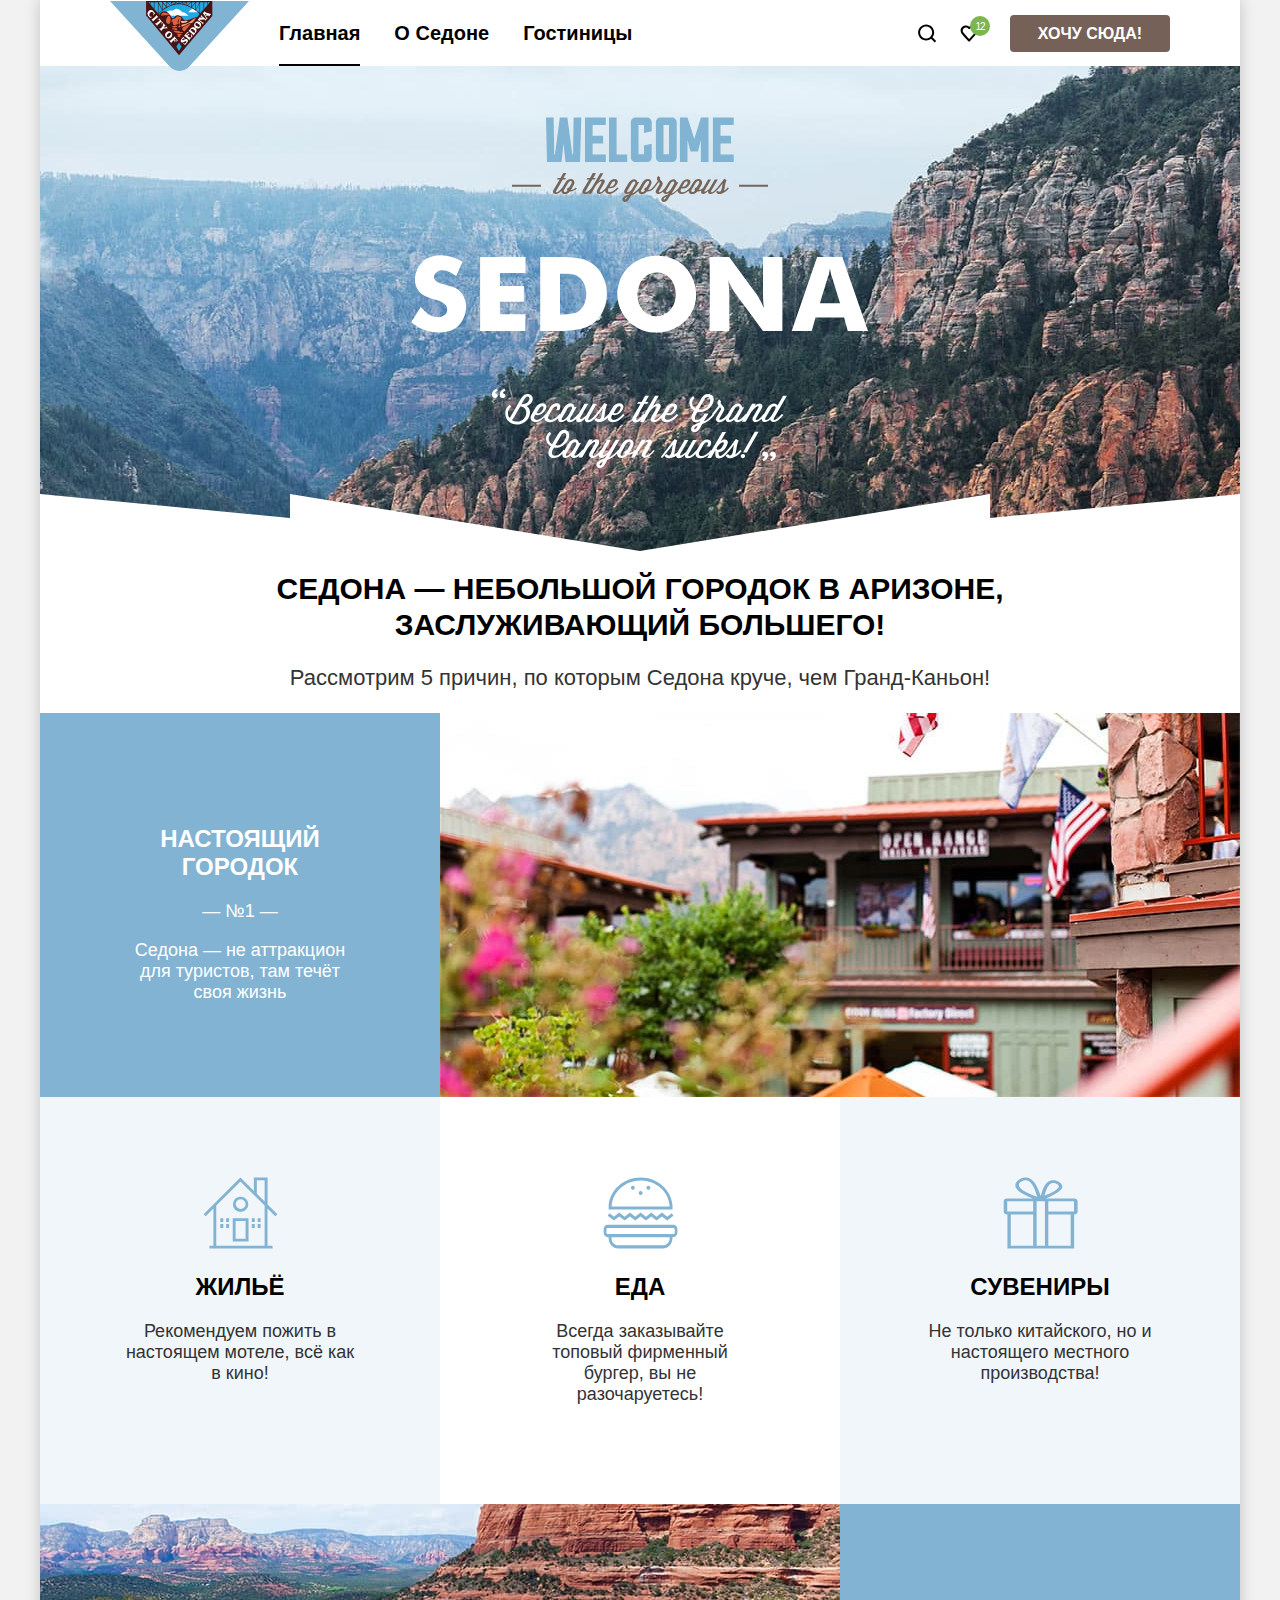
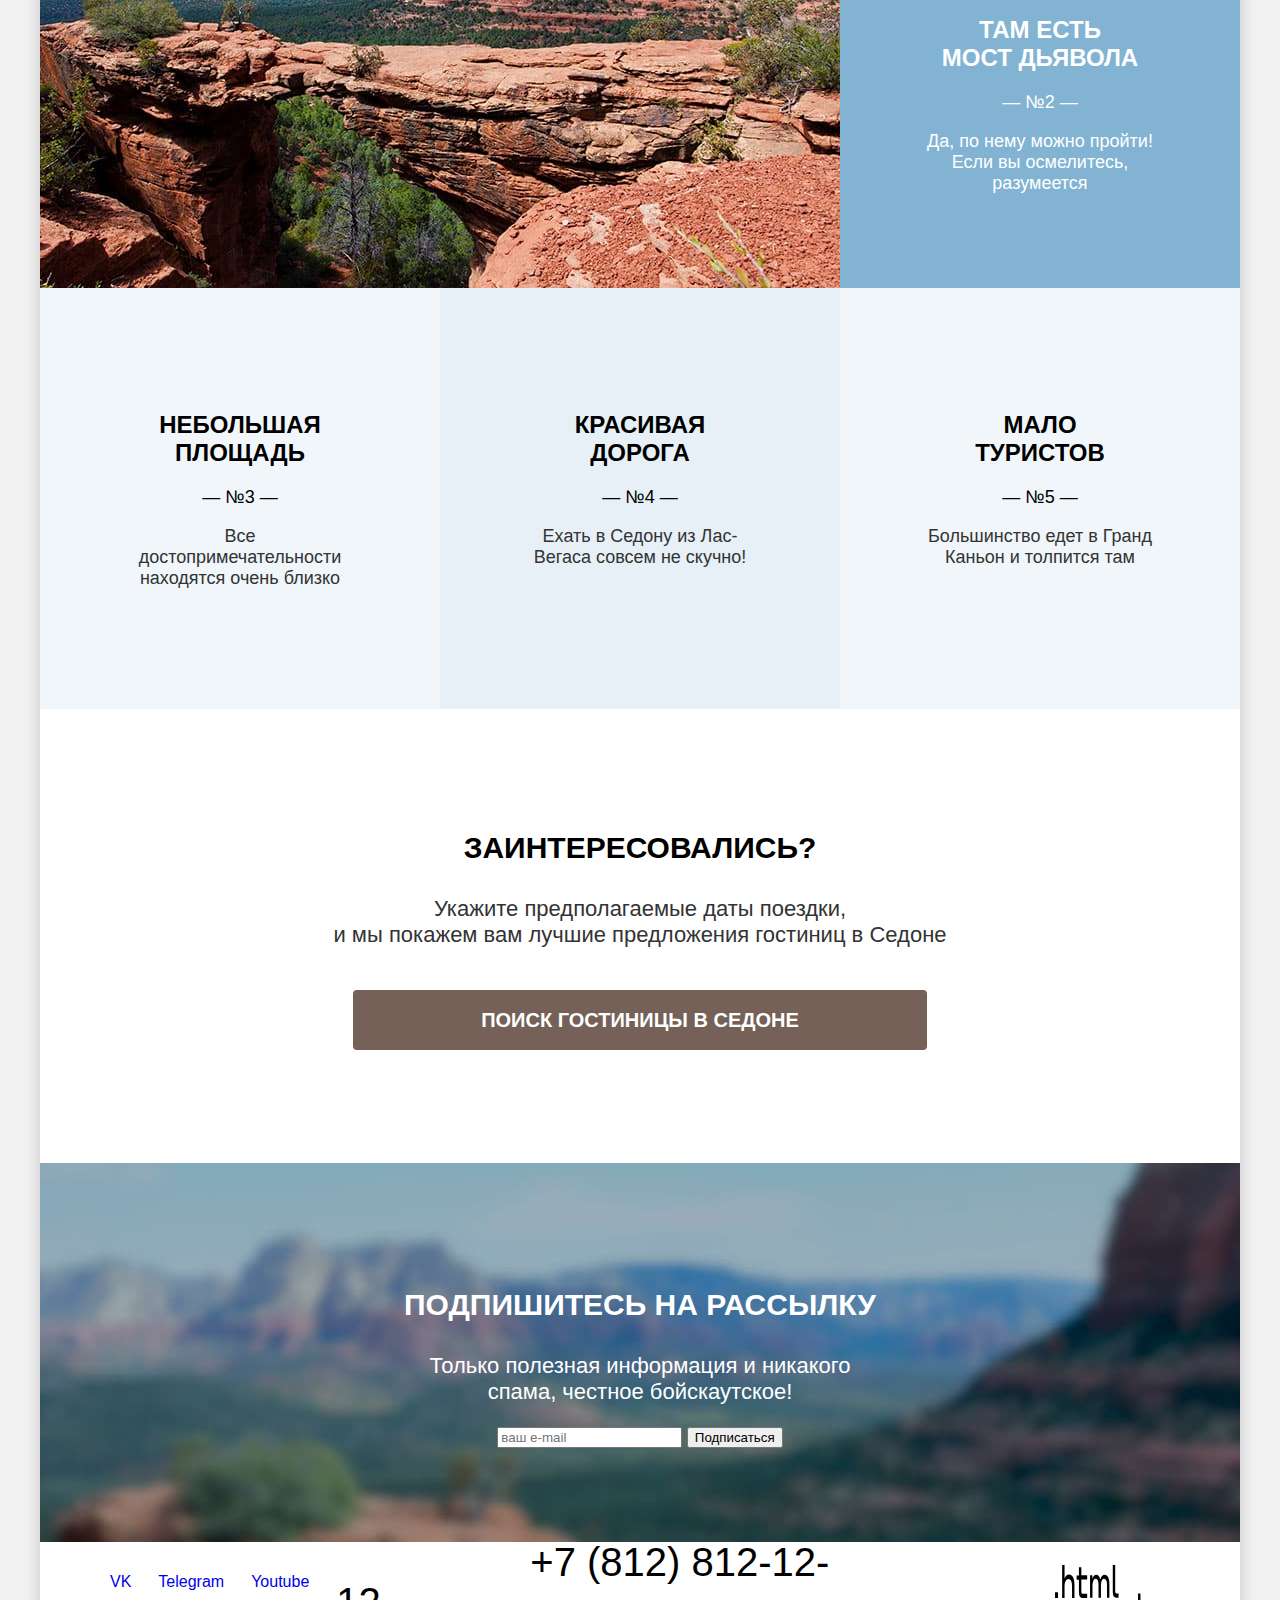
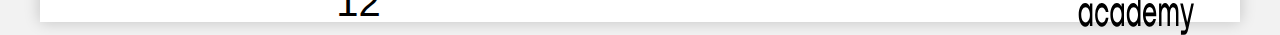
==== 5/index.html @ cca00dd2 ":heavy_check_mark: Сборка #5" ====
<!DOCTYPE html>
<html lang="ru">

  <head>
    <meta charset="utf-8">
    <title>HTML Academy: Седона</title>
    <link rel="stylesheet" href="styles/styles.css">
    <base href="https://htmlacademy-htmlcss.github.io/2028743-sedona-34/5/">
</head>

  <body>
    <div class="wrap">
      <header class="page-header">
        <div class="header-top">
          <img class="logo" src="images/header/logo.svg" width="139" height="70" alt="Логотип Седона">
          <nav class="navigation">
            <ul class="navigation-list">
              <li class="navigation-item">
                <a class="navigation-link active" href="#">Главная</a>
              </li>
              <li class="navigation-item">
                <a class="navigation-link" href="#">О Седоне</a>
              </li>
              <li class="navigation-item">
                <a class="navigation-link" href="#">Гостиницы</a>
              </li>
            </ul>
          </nav>

          <div class="header-controls">
            <button aria-label="Поиск" class="search-btn" type="button">
              <svg aria-hidden="true" width="19" height="19" viewBox="0 0 19 19" fill="none"
                xmlns="http://www.w3.org/2000/svg">
                <path
                  d="M18.1585 17.05L14.448 13.35C15.4508 12.05 16.1528 10.35 16.1528 8.44995C16.1528 4.04995 12.5426 0.449951 8.13013 0.449951C3.71764 0.449951 0.107422 4.14995 0.107422 8.54995C0.107422 12.95 3.71764 16.55 8.13013 16.55C9.93524 16.55 11.6401 15.95 13.044 14.85L16.7545 18.55L18.1585 17.05ZM8.13013 14.55C4.82076 14.55 2.1131 11.85 2.1131 8.54995C2.1131 5.24995 4.82076 2.54995 8.13013 2.54995C11.4395 2.54995 14.1472 5.24995 14.1472 8.54995C14.1472 11.85 11.4395 14.55 8.13013 14.55Z"
                  fill="black" />
              </svg>
            </button>

            <button aria-label="Добавить в избранное" class="favorite-btn" type="button">
              <span class="favorite-icon">
                <svg aria-hidden="true" width="19" height="17" viewBox="0 0 19 17" fill="none"
                xmlns="http://www.w3.org/2000/svg">
                <path
                  d="M9.57663 17C9.27578 17 8.97493 16.9 8.77436 16.6C3.35903 10.5 2.05534 9.1 1.75449 8.7C1.0525 7.8 0.651367 6.6 0.651367 5.4C0.651367 2.4 3.05818 0 6.16698 0C7.47067 0 8.67407 0.5 9.67691 1.3C10.6797 0.5 11.9834 0 13.1868 0C16.1954 0 18.7025 2.4 18.7025 5.4C18.7025 6.7 18.201 7.9 17.3988 8.8L10.3789 16.7C10.1783 16.9 9.97776 17 9.57663 17ZM3.5596 7.5C3.86045 7.9 7.06953 11.5 9.67691 14.4L15.8945 7.4C16.3959 6.9 16.5965 6.2 16.5965 5.4C16.5965 3.6 15.0922 2.1 13.2871 2.1C12.2843 2.1 11.2815 2.6 10.5795 3.4C10.2786 3.7 9.97776 3.8 9.67691 3.8C9.37606 3.8 9.07521 3.6 8.87464 3.4C8.17265 2.6 7.16982 2.1 6.16698 2.1C4.36187 2.1 2.85761 3.6 2.85761 5.4C2.75733 6.3 3.15846 7 3.5596 7.5C3.45931 7.5 3.45931 7.5 3.5596 7.5Z"
                  fill="black" />
              </svg>
              <span class="favorite-btn-num">12</span>
              </span>
            </button>

            <a href="#" class="call-to-action btn btn-brand btn-wide">Хочу сюда!</a>
          </div>
        </div>
        <div class="header-bottom">
            <img class="header-img" width="458" height="352" src="images/hero/welcome.svg" alt="Добро пожаловать в седону">
        </div>
      </header>

      <main class="main">
          <section class="about">
            <div class="about-title">
              <h1 class="title-secondary">
                Седона — небольшой городок в Аризоне,<br>
                заслуживающий большего!
              </h1>

              <p class="main-text">
                Рассмотрим 5 причин, по которым Седона круче, чем Гранд-Каньон!
              </p>
            </div>

            <ol class="utp">
              <li class="utp-item">
                <div class="about-box">
                  <div class="about-box-description">
                    <h2 class="about-box-title">
                      Настоящий <br>городок
                    </h2>
                    <div class="about-box-num">— №1 —</div>
                    <p class="about-box-info">
                      Седона — не аттракцион для туристов, там течёт своя жизнь
                    </p>
                  </div>
                  <img  class="about-box-img" src="images/advantage/photo-1.jpg" alt="" width="800" height="384">
                </div>
                <ul class="advantages">
                  <li class="advantage-home">
                    <img class="advantage-img" src="images/advantage/Advantage-icon.svg" alt="">
                    <h2 class="advantage-title">Жильё</h2>
                      <p class="advantage-description">
                          Рекомендуем пожить в настоящем мотеле,
                          всё как в кино!
                      </p>
                  </li>
                  <li class="advantage-food">
                    <img class="advantage-img" src="images/advantage/food.svg" alt="">
                    <h2 class="advantage-title">Еда</h2>
                      <p class="advantage-description">
                        Всегда заказывайте
                        топовый фирменный бургер, вы не разочаруетесь!
                      </p>
                  </li>
                  <li class="advantage-gift">
                    <img class="advantage-img" src="images/advantage/gift.svg" alt="">
                    <h2 class="advantage-title">Сувениры</h2>
                      <p class="advantage-description">
                        Не только китайского,
                        но и настоящего местного производства!
                      </p>
                  </li>
                </ul>
              </li>
              <li class="utp-item">
                <div class="about-box about-box-reverse">
                  <img  class="about-box-img" src="images/advantage/photo-2.jpg" alt="" width="800" height="384">
                  <div class="about-box-description">
                    <h2 class="about-box-title">
                      Там есть <br> мост дьявола
                    </h2>
                    <div class="about-box-num">— №2 —</div>
                    <p class="about-box-info">
                      Да, по нему можно пройти! Если вы осмелитесь, разумеется
                    </p>
                  </div>
                </div>
              </li>

              <li class="utp-item">
                <div class="little-road">
                <h2 class="utp-item-title">
                    Небольшая<br>
                    площадь
                </h2>

                <div class="utp-item-num">— №3 —</div>

                <p class="utp-item-description">
                  Все достопримечательности находятся очень близко
                </p>
                </div>
              </li>

              <li class="utp-item">
                <div class="beautiful-road">
                <h2 class="utp-item-title">
                  Красивая<br>
                  дорога
                </h2>

                <div class="utp-item-num">— №4 —</div>

                <p class="utp-item-description">
                  Ехать в Седону из Лас-Вегаса совсем не скучно!
                </p>
                </div>
              </li>

              <li class="utp-item">
                <div class="empty-road">
                <h2 class="utp-item-title">
                  Мало<br>
                  туристов
                </h2>

                <div class="utp-item-num">— №5 —</div>

                <p class="utp-item-description">
                  Большинство едет в Гранд Каньон и толпится там
                </p>
                </div>
              </li>
            </ol>
          </section>
      </main>

      <section class="search-hotel">
        <h3 class="search-question">Заинтересовались?</h3>
        <p class="search-date">Укажите предполагаемые даты поездки,
          <br> и мы покажем вам лучшие предложения гостиниц в Седоне </p>
          <div class="form-title">
            <a href="#" class="hotel-button">
              <h3 class="form-seacher">Поиск гостиницы в Седоне</h3>
            </a>
          </div>

      </section>
      <section class="follow">
        <h3 class="follow-us">Подпишитесь на рассылку</h3>
        <p class="follow-description">Только полезная информация и никакого
    спама, честное бойскаутское!</p>
    <form class="follow-form" action="https://echo.htmlacademy.ru/" method="post">
      <input type="text" id="follow-mail" name="follow-mail" placeholder="ваш e-mail">
      <button class="follow-button" type="submit">Подписаться</button>
         </section>

         <footer class="footer">
          <ul class="footer-social">
            <li class="footer-item">
              <a class="footer-link" href=" https://vk.com/htmlacademy">
                <span class="visually-hidden">VK</span>
              </a>
            </li>

            <li class="footer-item">
              <a class="footer-link" href="https://t.me/htmlacademy">
                <span class="visually-hidden">Telegram</span>
              </a>
            </li>

            <li class="footer-item">
              <a class="footer-link" href="https://www.youtube.com/user/htmlacademyru">
                <span class="visually-hidden">Youtube</span>
              </a>
            </li>
          </ul>
          
          <section class="footer-contacts">
            <a class="contacts-phone" href="tel:88128121212">+7 (812) 812-12-12</a>
          </section>
          <section class="footer-logo">
            <img class="logo" src="images/footer/HTML Academy.svg" width="115" height="33" alt="Логотип html academy">
          </section>
         </footer>

    </div>




    <!-- <main class="main-container main-index">
      <div class="page-container">
        <section class="hero">
          <h1 class="visually-hidden">Седона</h1>
          <img class="logo" src="images/hero/welcome.svg" width="458" height="352" alt="Welcome">
          <img class="logo" src="images/hero/maska.svg" width="1200" height="57" alt="Maska">
          <img class="logo" src="images/hero/background.svg" width="1200" height="282" alt="Divider">
          <h1 class="hero-title">Седона — небольшой городок в Аризоне,
            заслуживающий большего!</h1>
          <p class="hero-description">Рассмотрим 5 причин, по которым Седона круче, чем Гранд-Каньон!</p>
        </section>
        <section class="advantage">
          <h2 class="visually-hidden">Преимущества</h2>
          <ul class="advantage-list">
            <div class="block block1">
              <li class="advantage-item">
                <img class="logo" src="images/advantage/photo-1.jpg" width="800" height="384" alt="photo-1">
                <h3 class="advantage-title">Настоящий городок</h3>
                <p class="advantages-description">— №1 —</p>
                <p class="advantages-description">Седона — не аттракцион для туристов, там течёт своя жизнь</p>
              </li>
            </div>
            <div class="block block2">
              <li class="advantage-item">
                <h4 class="advantage-title">Жильё</h4>
                <p class="advantages-description">Рекомендуем пожить в настоящем мотеле,
                  всё как в кино!</p>
              </li>
            </div>
            <li class="advantage-item">
              <h4 class="advantage-title">Еда</h4>
              <p class="advantages-description">Всегда заказывайте
                топовый фирменный бургер, вы не разочаруетесь!</p>
            </li>
            <div class="block block2">
              <li class="advantage-item">
                <h4 class="advantage-title">Сувениры</h4>
                <p class="advantages-description">Не только китайского,
                  но и настоящего местного производства!</p>
              </li>
            </div>
            <div class="block block1">
              <li class="advantage-item">
                <img class="logo" src="images/advantage/photo-2.jpg" width="800" height="384" alt="photo-2">
                <h3 class="advantage-title">Там есть мост дьявола</h3>
                <p class="advantages-description">— №2 —</p>
                <p class="advantages-description">Да, по нему можно пройти! Если вы осмелитесь, разумеется</p>
              </li>
            </div>
            <div class="block block2">
              <li class="advantage-item">
                <h3 class="advantage-title">Небольшая площадь</h3>
                <p class="advantages-description">— №3 —</p>
                <p class="advantages-description">Все достопримечательности находятся очень близко</p>
              </li>
            </div>
            <div class="block block3">
              <li class="advantage-item">
                <h3 class="advantage-title">Красивая дорога</h3>
                <p class="advantages-description">— №4 —</p>
                <p class="advantages-description">Ехать в Седону из Лас-Вегаса совсем не скучно!</p>
              </li>
            </div>
            <div class="block block2">
              <li class="advantage-item">
                <h3 class="advantage-title">Мало туристов</h3>
                <p class="advantages-description">— №5 —</p>
                <p class="advantages-description">Большинство едет в Гранд Каньон и толпится там</p>
              </li>
            </div>
          </ul>
        </section>
        <section class="search-hotel">
          <h2 class="visually-hiden">Поиск гостинниц в Седоне</h2>
          <p class="search-question">Заинтересовались?</p>
          <p>Укажите предполагаемые даты поездки, и мы покажем вам лучшие предложения гостиниц в Седоне</p>
          <div class="form-title">
            <a href="#" type="button">Поиск гостиниц в Седоне</a>
          </div>
        </section>
        <section class="subscribe">
          <h2 class="subscribe-title">Подпишитесь на рассылку</h2>
          <p>Только полезная информация и никакого спама, честное бойскаутское!</p>
          <form class="subscribe-form" action="https://echo.htmlacademy.ru/" method="post">
            <input type="text" id="subscribe-mail" name="subscribe-mail" placeholder="ваш e-mail">
            <button class="button" type="submit">Подписаться</button>
          </form>
        </section>
      </div>
    </main>
    <footer class="page-footer">
      <ul class="footer-social">
        <li class="footer-item">
          <a class="footer-link" href=" https://vk.com/htmlacademy">
            <span class="visually-hidden">VK</span>
          </a>
        </li>
        <li class="footer-item">
          <a class="footer-link" href="https://t.me/htmlacademy">
            <span class="visually-hidden">Telegram</span>
          </a>
        </li>
        <li class="footer-item">
          <a class="footer-link" href="https://www.youtube.com/user/htmlacademyru">
            <span class="visually-hidden">Youtube</span>
          </a>
        </li>
      </ul>
      <section class="footer-contacts">
        <a class="contacts-phone" href="tel:88128121212">+7 (812) 812-12-12</a>
      </section>
      <section class="footer-logo">
        <img class="logo" src="images/footer/HTML Academy.svg" width="115" height="33" alt="Логотип html academy">
      </section>
    </footer> -->
    <!-- <p>Репозиторий создан для обучения на профессиональном онлайн‑курсе «<a
        href="https://htmlacademy.ru/intensive/htmlcss">HTML и CSS. Профессиональная вёрстка сайтов</a>».</p> -->

  </body>

</html>
---- 5/styles/styles.css ----
@font-face {
    font-family: "PT Sans";
    font-style: normal;
    font-weight: 400;
    src: url("fonts/ptsans-400.woff2") format("woff2");
    font-display: swap;
}
@font-face {
    font-family: "PT Sans";
    font-style: normal;
    font-weight: 700;
    src: url("fonts/ptsans-700.woff2") format("woff2");
    font-display: swap;
  }

  html {
    height: 100%;
  }

  body {
    margin: 0;
    min-height: 100%;
    display: grid;
    grid-template-rows: min-content 1fr min-content;
    font-family: "PT Sans", sans-serif;
    font-size: 16px;
    color: #000000;
    background-color: #F2F2F2;
  }

  .wrap{
    min-width: 1200px;
    width: 1200px;
    margin: 0 auto;
    background-color: #FFFFFF;
    box-shadow: 0 0 15px rgba(0, 0, 0, 0.2);
  }

  .header-top{
    padding-left: 70px;
    padding-right: 70px;
    display: flex;
    align-items: center;
  }

  .logo{
    margin-right: 30px;
    margin-bottom: -5px;
    width: 139px;
    height: 70px;
    position: relative;
    z-index: 1;
  }

  .navigation-list{
    list-style-type: none;
    display: flex;
    padding: 0;
    margin: 0;
  }

  .navigation-item{
    margin-right: 34px;
  }

  .navigation-link{
    font-family: 'PT Sans', sans-serif;
    font-weight: 700;
    font-size: 20px;
    line-height: 26px;
    color: #000000;
    display: block;
    padding-top: 20px;
    padding-bottom: 20px;
    position: relative;
    text-decoration: none;
  }

  .navigation-link:after{
    content: ' ';
    position: absolute;
    bottom: 0;
    left: 0;
    right: 0;
    height: 2px;
    background-color: #000;
    opacity: 0;
  }

  .navigation-link.active:after{
    opacity: 1;
  }

  .header-controls{
    margin-left: auto;
  }

  .search-btn, .favorite-btn{
    border: 0;
    padding: 0;
    background-color: transparent;
    cursor: pointer;
    width: 42px;
    display: flex;
    align-items: center;
    justify-content: center;
  }

  .favorite-icon{
    display: flex;
    align-items: center;
    justify-content: center;
    width: 18px;
    height: 18px;
    position: relative;
  }

  .favorite-btn-num{
    position: absolute;
    top: -8px;
    right: -12px;
    width: 20px;
    height: 20px;
    font-family: 'PT Sans', sans-serif;
    font-size: 10px;
    line-height: 13px;
    letter-spacing: -0.1em;
    color: #FFFFFF;
    background-color: #7DB54F;
    border-radius: 50%;
    display: flex;
    align-items: center;
    justify-content: center;
  }

  .header-controls{
    display: flex;
  }

  .call-to-action{
    margin-left: 20px;
  }

  .btn {
    border: 0;
    box-shadow: none;
    cursor: pointer;
    font: inherit;
    background-color: transparent;
    color: inherit;
    border-radius: 4px;
    padding: 9px 15px;
    font-family: 'PT Sans', sans-serif;
    font-weight: 700;
    font-size: 16px;
    line-height: 19px;
    text-decoration: none;
    display: inline-block;
    vertical-align: top;
    text-align: center;
    box-sizing: border-box;
    text-transform: uppercase;
  }

  .btn:active{
    color: rgb(255, 255, 255, .3);
  }

  .btn:disabled{
    background-color: #E5E5E5;
    pointer-events: none;
  }

  .btn-brand {
    background-color: #756157;
    color: #FFFFFF;
  }

  .btn-brand:hover, .btn-brand:focus-visible{
    background-color: #615048;
  }

  .btn-primary {
    background-color: #82B3D3;
    color: #FFFFFF;
  }

  .btn-secondary {
    background-color: #7DB54F;
    color: #FFFFFF;
  }

  .btn-wide{
    width: 160px;
  }

  .header-bottom{
    position: relative;
    padding-top: 51px;
    padding-bottom: 82px;
    display: flex;
    justify-content: center;
    background: #e3f0f8 url(../images/hero/index-background.jpg) no-repeat top right/cover;
  }

  .header-bottom:after{
    content: ' ';
    position: absolute;
    bottom: 0;
    left: 0;
    right: 0;
    height: 57px;
    background: url(../images/hero/maska.svg) no-repeat center center;
  }

  .title-secondary {
    font-family: 'PT Sans', sans-serif;
    font-weight: 700;
    font-size: 30px;
    line-height: 36px;
    text-align: center;
    text-transform: uppercase;
    color: #000000;
  }
  .main-text {
    font-family: 'PT Sans', sans-serif;
    font-weight: 400;
    font-size: 22px;
    line-height: 26px;
    text-align: center;
    color: #333333;
  }

  .utp{
    margin: 0;
    padding: 0;
    list-style-type: none;
    display: grid;
    grid-template-columns: repeat(3, 1fr);
  }

  .utp-item:nth-child(1), .utp-item:nth-child(2){
    grid-column: 1/-1;
  }

  .about-box{
    display: grid;
    align-items: stretch;
    grid-template-columns: 1fr 2fr;
    font-family: 'PT Sans', sans-serif;
    font-size: 18px;
    line-height: 21px;
    text-align: center;
    color:#FFFFFF;
  }

  .about-box-title {
    font-weight: 700;
    font-size: 24px;
    line-height: 28px;
    text-transform: uppercase;
    padding-top: 92px;
  }

  .about-box-num, .about-box-info{
    padding-inline: 85px;
  }
  .about-box-reverse{
    grid-template-columns: 2fr 1fr;
  }

  .about-box-img{
    width: 100%;
    height: 100%;
  }

  .about-box-description{
    background-color:  #82B3D3;
  }

  .advantages{
    font-family: 'PT Sans', sans-serif;
    margin: 0;
    padding: 0;
    list-style-type: none;
    display: grid;
    grid-template-columns: repeat(3, 1fr);
    text-align: center;
  }

  .advantage-home, .advantage-gift{
    background: rgba(131, 179, 211, 0.12);
  }

  .advantage-img{
    width: 75px;
    height: 72px;
    padding-top: 80px;
 }

  .advantage-title{
    font-weight: 700;
    font-size: 24px;
    line-height: 28px;
    text-align: center;
    text-transform: uppercase;
    color:#000000
  }

  .advantage-description{
    font-weight: 400;
    font-size: 18px;
    line-height: 21px;
    padding-bottom: 81px;
    padding-inline: 85px;
    color:#333333;
  }

  .utp-item {
    font-family: 'PT Sans', sans-serif;
    margin: 0;
    padding: 0;
    list-style-type: none;
    display: grid;
    text-align: center;
  }

  .little-road, .empty-road {
    background: rgba(131, 179, 211, 0.12);
  }

  .beautiful-road{
    background: rgba(131, 179, 211, 0.2);
  }

  .utp-item-title{
    font-weight: 700;
    font-size: 24px;
    line-height: 28px;
    text-align: center;
    text-transform: uppercase;
    color: #000000;
    padding-top: 103px;
  }

  .utp-item-num{
    font-weight: 400;
    font-size: 18px;
    line-height: 21px;
    color: #000000;
  }

  .utp-item-description{
    font-weight: 400;
    font-size: 18px;
    line-height: 21px;
    padding-inline: 85px;
    padding-bottom: 102px;
    color: #333333;
  }

  .search-hotel{
    font-family: 'PT Sans', sans-serif;
    text-align: center;
    padding-top: 91px;
    padding-bottom: 93px;
  }

  .search-question{
    font-weight: 700;
    font-size: 30px;
    line-height: 36px;
    text-transform: uppercase;
  }

  .search-date{
    font-weight: 400;
    font-size: 22px;
    line-height: 26px;
    color: #333333;
  }

  .form-title{
   display: flex;
   padding-inline: 313px;
  }

  .form-seacher{
    display: inline-block;
    vertical-align: top;
    text-align: center;
    box-sizing: border-box;
    Width: 574px;
    height: 60px;
    padding-top: 12px;
    background-color: #756157;
    border-radius: 4px;
    font-weight: 700;
    font-size: 20px;
    line-height: 36px;
    text-transform: uppercase;
    text-decoration: none;
    color: #FFFFFF;
  }

  .follow{
    background: url(../images/footer/background-3.jpg) no-repeat;
    font-family: 'PT Sans', sans-serif;
    text-align: center;
    color: #FFFFFF;
    padding-bottom: 94px;
    display: inline-block;
    vertical-align: top;
    box-sizing: border-box;
  }

  .follow-us{
    padding-top: 94px;
    font-weight: 700;
    font-size: 30px;
    line-height: 36px;
    text-transform: uppercase;
  }

  .follow-description{
    font-weight: 400;
    font-size: 22px;
    line-height: 26px;
    padding-inline: 363px;
  }

  .footer{
    padding-left: 70px;
    padding-right: 70px;
    display: flex;
    align-items: center;
  }

  .footer-social{
    list-style-type: none;
    display: flex;
    padding: 0;
    margin: 0;
  }

  .footer-item{
    margin-right: 27px;
  }

  .footer-link{
    display: block;
    padding-top: 20px;
    padding-bottom: 20px;
    position: relative;
    text-decoration: none;
  }

  .footer-logo{
    margin-left: auto;
    width: 115px;
    height: 34px;
  }

  .contacts-phone{
    font-family: 'PT Sans', sans-serif;
    font-weight: 400;
    font-size: 40px;
    line-height: 40px;
    text-align: center;
    text-transform: uppercase;
    text-decoration: none;
    color: #000000;
    padding-inline: 194px;
  }
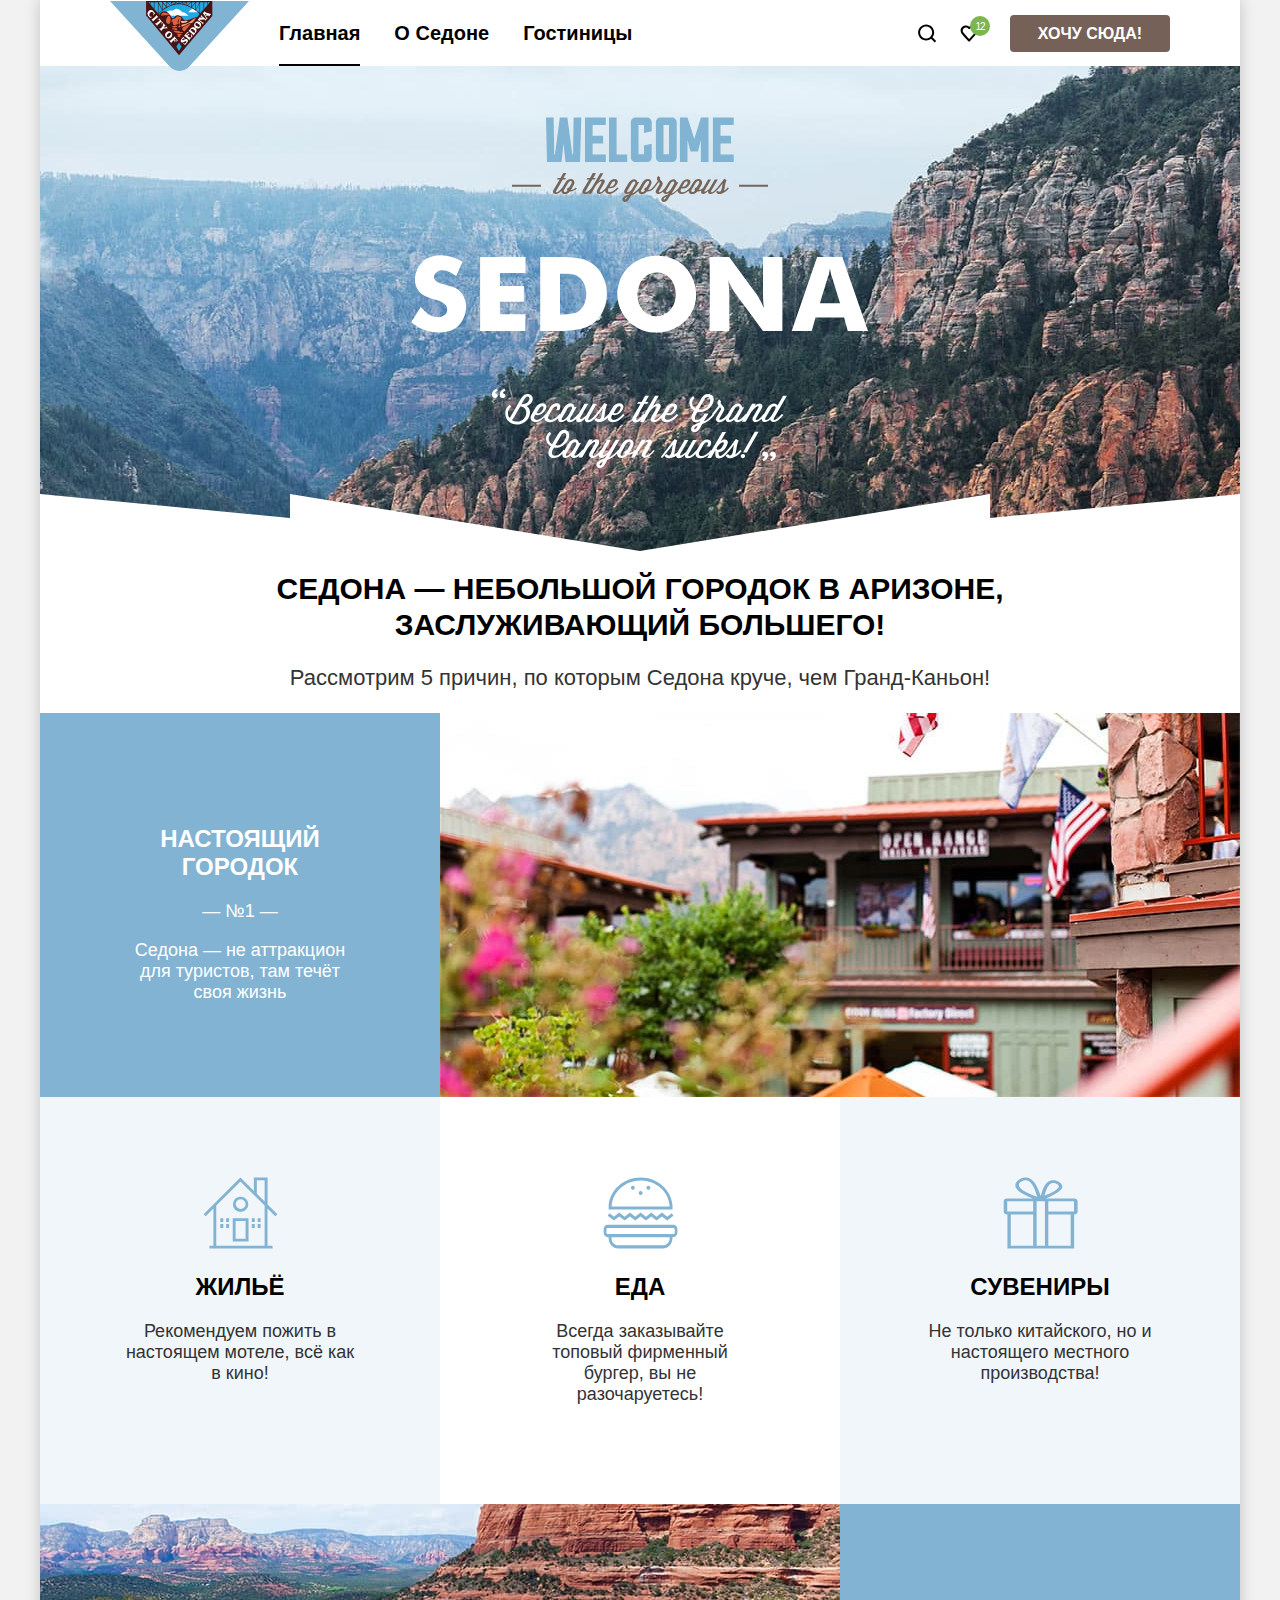
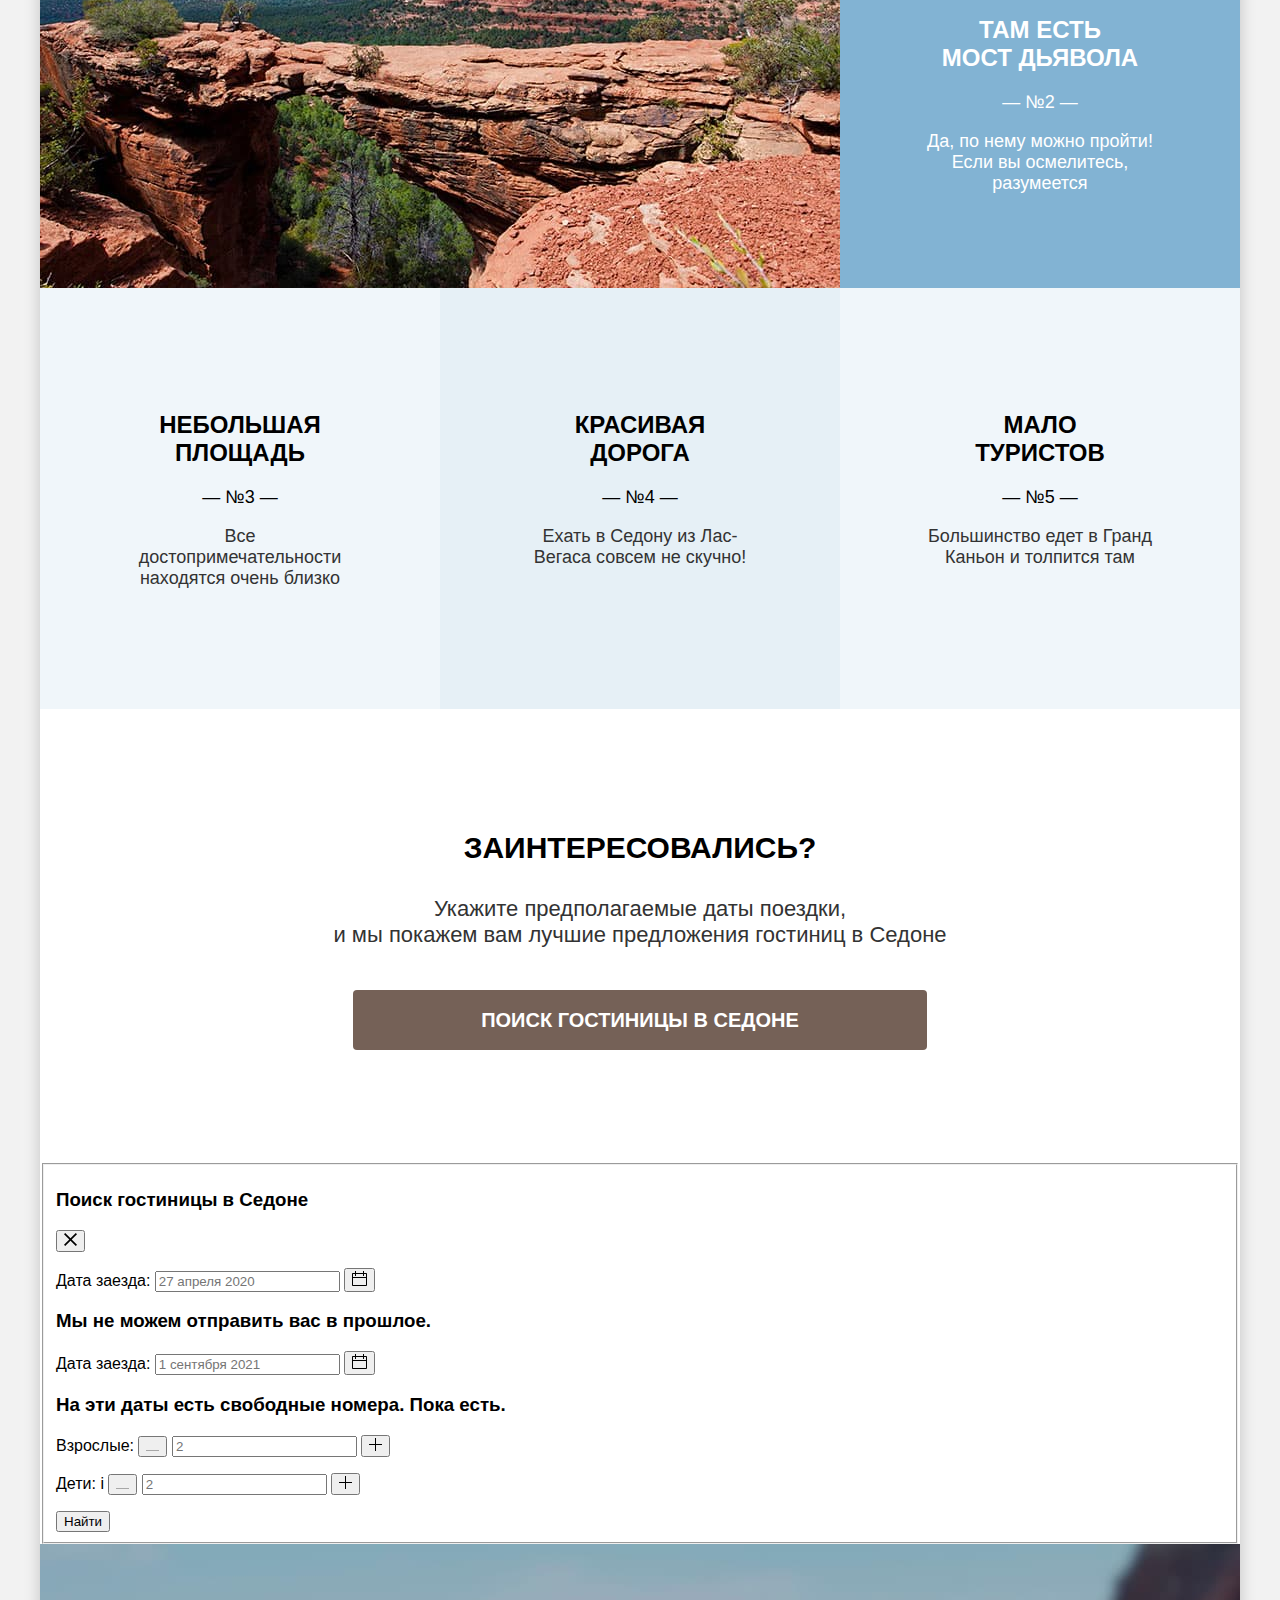
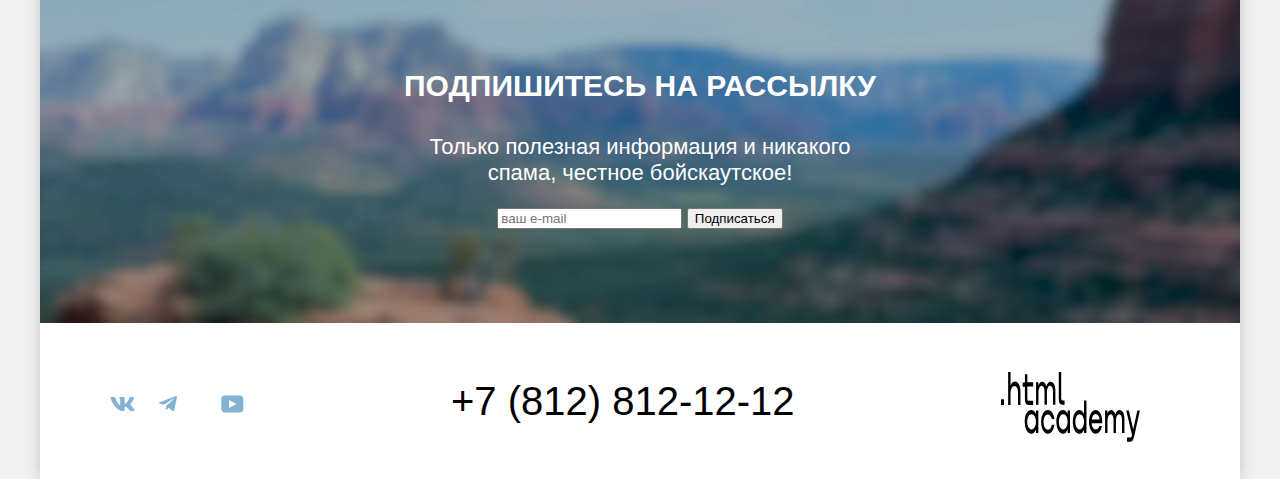
==== commit 5bdf677d: ":heavy_check_mark: Сборка #5" ====
--- a/5/index.html
+++ b/5/index.html
@@ -183,7 +183,75 @@
               <h3 class="form-seacher">Поиск гостиницы в Седоне</h3>
             </a>
           </div>
-
+      </section>
+
+      <section class="form">
+        <form action="https://echo.htmlacademy.ru" class="form-search no-js" method="post">
+          <fieldset class="form-body">
+            <h3 class="form-search-title">Поиск гостиницы в Седоне</h3>
+              <button class="form-cancel" type="button">
+            <svg width="13" height="13" viewBox="0 0 13 13" fill="none" xmlns="http://www.w3.org/2000/svg">
+              <path d="M13 1.2L11.8 0L6.5 5.3L1.2 0L0 1.2L5.3 6.5L0 11.8L1.2 13L6.5 7.7L11.8 13L13 11.8L7.7 6.5L13 1.2Z" fill="black"/>
+              </svg>
+              </button>
+            <p>
+              <label class="form-search-from" for="from">Дата заезда: </label>
+              <input class="form-search-field" id="from" name="date" placeholder="27 апреля 2020" type="text">
+              <button type="button" class="form-search-calendar">
+                <svg width="15" height="15" viewBox="0 0 15 15" fill="none" xmlns="http://www.w3.org/2000/svg">
+                  <path d="M14 2H12V0H11V2H4V0H3V2H1C0.4 2 0 2.4 0 3V6V7V14C0 14.5 0.4 15 1 15H14C14.5 15 15 14.5 15 14V7V6V3C15 2.4 14.5 2 14 2ZM14 14H1V7H14V14ZM1 6V3H3V5H4V3H11V5H12V3H14V6H1Z" fill="black"/>
+                  </svg>
+              </button>
+              <h3 class="form-search-past">Мы не можем отправить вас в прошлое.</h3>
+            </p>
+            <p>
+              <label class="form-search-to" for="to">Дата заезда:</label>
+              <input class="form-search-field" id="to" name="date" placeholder="1 сентября 2021" type="text">
+              <button type="button" class="form-search-calendar">
+                <svg width="15" height="15" viewBox="0 0 15 15" fill="none" xmlns="http://www.w3.org/2000/svg">
+                  <path d="M14 2H12V0H11V2H4V0H3V2H1C0.4 2 0 2.4 0 3V6V7V14C0 14.5 0.4 15 1 15H14C14.5 15 15 14.5 15 14V7V6V3C15 2.4 14.5 2 14 2ZM14 14H1V7H14V14ZM1 6V3H3V5H4V3H11V5H12V3H14V6H1Z" fill="black"/>
+                  </svg>
+              </button>
+              <h3 class="form-search-info"> На эти даты есть свободные номера. Пока есть.</h3>
+            </p>
+            <div class="humans">
+            <p>
+            <label class="form-humans" for="adult">Взрослые:</label>
+                <button type="button"class="minus-adult">
+                  <svg width="13" height="1" viewBox="0 0 13 1" fill="none" xmlns="http://www.w3.org/2000/svg">
+                    <path opacity="0.3" d="M0 0L0 1L13 1V0L0 0Z" fill="black"/>
+                    </svg>
+              </button>
+              <input class="form-humans-field" id="adult" name="quantity" placeholder="2">
+              <button type="button"class="plus-adult">
+                <svg width="13" height="13" viewBox="0 0 13 13" fill="none" xmlns="http://www.w3.org/2000/svg">
+                  <path d="M13 6H7V0H6V6H0V7H6V13H7V7H13V6Z" fill="black"/>
+                  </svg>
+              </button>
+            </p>
+
+            <p>
+              <label class="form-humans" for="child">Дети:</label>
+              <span class="child-info">i</span>
+                  <button type="button"class="minus-child">
+                    <svg width="13" height="1" viewBox="0 0 13 1" fill="none" xmlns="http://www.w3.org/2000/svg">
+                      <path opacity="0.3" d="M0 0L0 1L13 1V0L0 0Z" fill="black"/>
+                      </svg>
+                </button>
+                <input class="form-humans-field" id="child" name="quantity" placeholder="2">
+                <button type="button"class="plus-child">
+                  <svg width="13" height="13" viewBox="0 0 13 13" fill="none" xmlns="http://www.w3.org/2000/svg">
+                    <path d="M13 6H7V0H6V6H0V7H6V13H7V7H13V6Z" fill="black"/>
+                    </svg>
+                </button>
+              </p>
+            </div>
+            <button class="search-button" type="submit">Найти</button>
+         </fieldset>
+
+
+
+        </form>
       </section>
       <section class="follow">
         <h3 class="follow-us">Подпишитесь на рассылку</h3>
@@ -198,23 +266,29 @@
           <ul class="footer-social">
             <li class="footer-item">
               <a class="footer-link" href=" https://vk.com/htmlacademy">
-                <span class="visually-hidden">VK</span>
+                <svg width="25" height="14" viewBox="0 0 25 14" fill="none" xmlns="http://www.w3.org/2000/svg">
+                  <path fill-rule="evenodd" clip-rule="evenodd" d="M24.1164 0.948C24.2824 0.402 24.1164 0 23.3214 0H20.6964C20.0284 0 19.7204 0.347 19.5534 0.73C19.5534 0.73 18.2184 3.926 16.3274 6.002C15.7154 6.604 15.4374 6.795 15.1034 6.795C14.9364 6.795 14.6854 6.604 14.6854 6.057V0.948C14.6854 0.292 14.5014 0 13.9454 0H9.81738C9.40038 0 9.14938 0.304 9.14938 0.593C9.14938 1.214 10.0954 1.358 10.1924 3.106V6.904C10.1924 7.737 10.0394 7.888 9.70538 7.888C8.81538 7.888 6.65038 4.677 5.36538 1.003C5.11638 0.288 4.86438 0 4.19338 0H1.56638C0.816382 0 0.666382 0.347 0.666382 0.73C0.666382 1.412 1.55638 4.8 4.81138 9.281C6.98138 12.341 10.0364 14 12.8194 14C14.4884 14 14.6944 13.632 14.6944 12.997V10.684C14.6944 9.947 14.8524 9.8 15.3814 9.8C15.7714 9.8 16.4384 9.992 17.9964 11.467C19.7764 13.216 20.0694 14 21.0714 14H23.6964C24.4464 14 24.8224 13.632 24.6064 12.904C24.3684 12.18 23.5184 11.129 22.3914 9.882C21.7794 9.172 20.8614 8.407 20.5824 8.024C20.1934 7.533 20.3044 7.314 20.5824 6.877C20.5824 6.877 23.7824 2.451 24.1154 0.948H24.1164Z" fill="#83B3D3"/>
+                  </svg>
               </a>
             </li>
 
             <li class="footer-item">
               <a class="footer-link" href="https://t.me/htmlacademy">
-                <span class="visually-hidden">Telegram</span>
+                <svg width="18" height="16" viewBox="0 0 18 16" fill="none" xmlns="http://www.w3.org/2000/svg">
+                  <path d="M16.785 0.0992597L0.840489 6.24776C-0.247661 6.68481 -0.241365 7.29184 0.640845 7.56253L4.73445 8.83953L14.2058 2.8637C14.6537 2.59121 15.0629 2.7378 14.7265 3.03636L7.05283 9.96185H7.05103L7.05283 9.96275L6.77045 14.1823C7.18413 14.1823 7.36669 13.9925 7.59871 13.7686L9.58705 11.8351L13.7229 14.89C14.4855 15.31 15.0332 15.0941 15.2229 14.1841L17.9379 1.38885C18.2158 0.274623 17.5126 -0.229883 16.785 0.0992597Z" fill="#83B3D3"/>
+                  </svg>
               </a>
             </li>
 
             <li class="footer-item">
               <a class="footer-link" href="https://www.youtube.com/user/htmlacademyru">
-                <span class="visually-hidden">Youtube</span>
+                <svg width="48" height="40" viewBox="0 0 48 40" fill="none" xmlns="http://www.w3.org/2000/svg">
+                  <path d="M31.9402 11.5H16.5074C14.6467 11.5 13.3333 13.0938 13.3333 14.9V24.9937C13.3333 26.9062 14.6467 28.5 16.5074 28.5H32.1591C33.8009 28.5 35.3333 26.9062 35.3333 25.1V14.9C35.1143 13.0938 33.8009 11.5 31.9402 11.5ZM20.9949 24.0375V15.9625L28.3283 20L20.9949 24.0375Z" fill="#83B3D3"/>
+                  </svg>
               </a>
             </li>
           </ul>
-          
+
           <section class="footer-contacts">
             <a class="contacts-phone" href="tel:88128121212">+7 (812) 812-12-12</a>
           </section>
@@ -223,7 +297,7 @@
           </section>
          </footer>
 
-    </div>
+        </div>
 
 
 
--- a/5/styles/styles.css
+++ b/5/styles/styles.css
@@ -444,24 +444,32 @@
   }
 
   .footer-item{
+    display: flex;
+    flex-direction: row;
     margin-right: 27px;
+    width: 22px;
+    height: 17px;
+    align-items: center;
   }
 
   .footer-link{
-    display: block;
-    padding-top: 20px;
-    padding-bottom: 20px;
-    position: relative;
-    text-decoration: none;
+display: block;
+padding-top: 45px;
+padding-bottom: 35px;
   }
 
   .footer-logo{
     margin-left: auto;
-    width: 115px;
-    height: 34px;
-  }
+    min-width: 115px;
+    min-height: 34px;
+    padding-top: 49px;
+    padding-bottom: 38px;
+   }
 
   .contacts-phone{
+    display: block;
+    min-width: 331px;
+    min-height: 40px;
     font-family: 'PT Sans', sans-serif;
     font-weight: 400;
     font-size: 40px;
